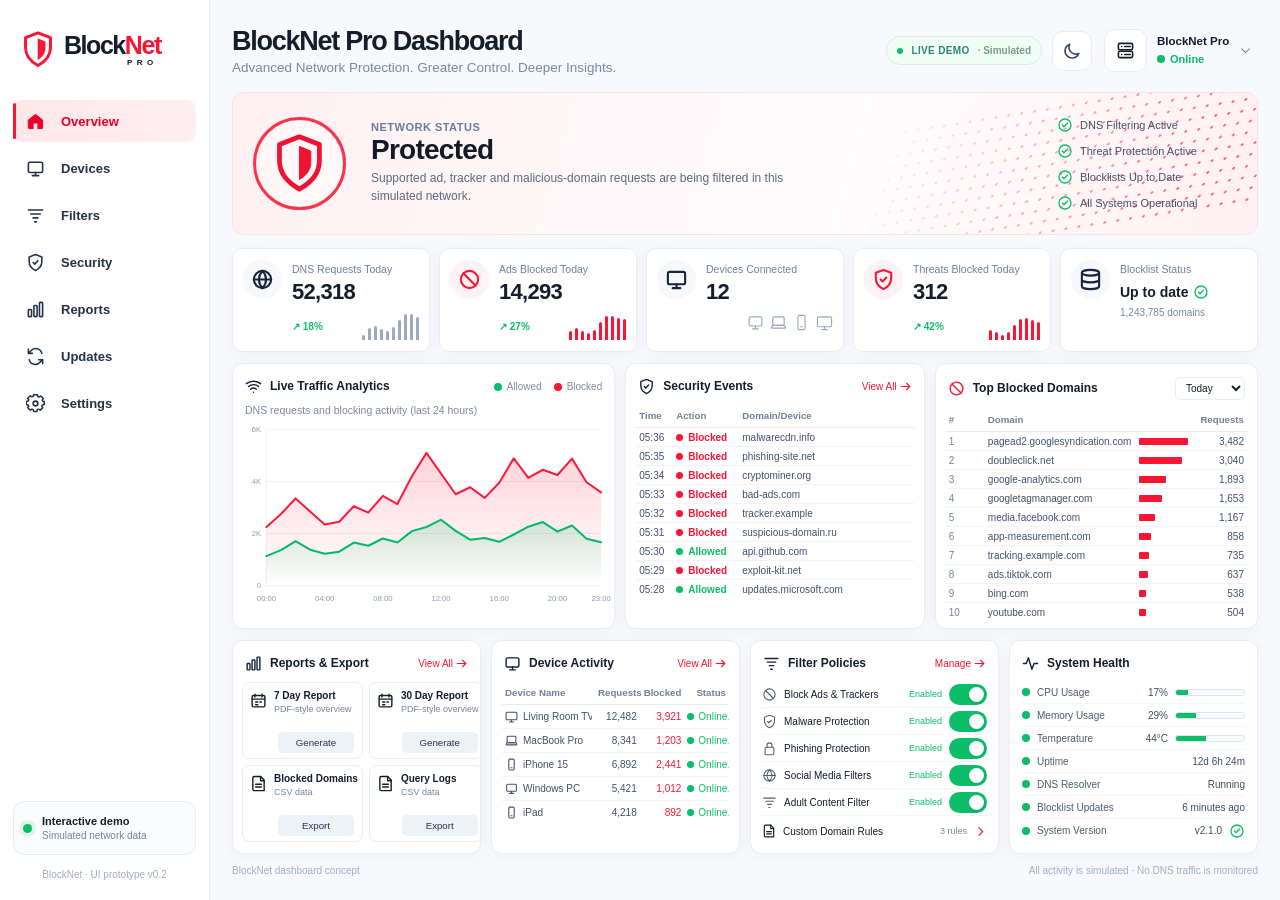
==== index.html @ eff74122 "Build complete responsive BlockNet dashboard for Mini, Lite, Home and Pro with live demo, reference " ====
<!doctype html>
<html lang="en">
<head>
  <meta charset="utf-8">
  <meta name="viewport" content="width=device-width, initial-scale=1, viewport-fit=cover">
  <meta name="theme-color" content="#ffffff">
  <meta name="description" content="BlockNet Mini, Lite, Home and Pro responsive dashboard — interactive simulated demo.">
  <title>BlockNet | Interactive Dashboard Demo</title>
  <link rel="icon" href="favicon.svg" type="image/svg+xml">
  <link rel="stylesheet" href="styles.css">
</head>
<body data-model="pro">
<svg xmlns="http://www.w3.org/2000/svg" aria-hidden="true" class="icon-defs">
  <symbol id="i-home" viewBox="0 0 24 24"><path d="m3 10 9-7 9 7v10a1 1 0 0 1-1 1h-5v-7H9v7H4a1 1 0 0 1-1-1z"/></symbol>
  <symbol id="i-monitor" viewBox="0 0 24 24"><rect x="3" y="4" width="18" height="13" rx="2"/><path d="M8 21h8m-4-4v4"/></symbol>
  <symbol id="i-laptop" viewBox="0 0 24 24"><rect x="4" y="4" width="16" height="12" rx="1.5"/><path d="m2 19 2-3h16l2 3a1 1 0 0 1-1 1H3a1 1 0 0 1-1-1Z"/></symbol>
  <symbol id="i-phone" viewBox="0 0 24 24"><rect x="7" y="2" width="10" height="20" rx="2"/><path d="M11 18h2"/></symbol>
  <symbol id="i-tv" viewBox="0 0 24 24"><rect x="2" y="4" width="20" height="14" rx="2"/><path d="M8 22h8m-4-4v4"/></symbol>
  <symbol id="i-filter" viewBox="0 0 24 24"><path d="M3 5h18M6 10h12m-9 5h6m-4 5h2"/></symbol>
  <symbol id="i-shield" viewBox="0 0 24 24"><path d="m12 2 8 3v6c0 5.1-3 8.7-8 11-5-2.3-8-5.9-8-11V5z"/><path d="m9 12 2 2 4-4"/></symbol>
  <symbol id="i-shield-half" viewBox="0 0 64 64"><path d="M32 4 53 12v17c0 14-8.6 23.2-21 30C19.6 52.2 11 43 11 29V12z" fill="none" stroke="currentColor" stroke-width="5" stroke-linejoin="round"/><path d="M32 14 44 19v11c0 8.6-4.5 14.4-12 19V14Z" fill="currentColor"/></symbol>
  <symbol id="i-chart" viewBox="0 0 24 24"><rect x="3" y="12" width="4" height="9" rx="1"/><rect x="10" y="7" width="4" height="14" rx="1"/><rect x="17" y="3" width="4" height="18" rx="1"/></symbol>
  <symbol id="i-refresh" viewBox="0 0 24 24"><path d="M20 8a8 8 0 0 0-14-3L3 8m0-5v5h5M4 16a8 8 0 0 0 14 3l3-3m0 5v-5h-5"/></symbol>
  <symbol id="i-settings" viewBox="0 0 24 24"><path d="M9.7 2h4.6l.6 2.4 1.6.7 2.1-1.3 3.2 3.2-1.3 2.1.7 1.6L23 11v4l-2.4.6-.7 1.6 1.3 2.1-3.2 3.2-2.1-1.3-1.6.7-.6 2.4H9.7l-.6-2.4-1.6-.7-2.1 1.3-3.2-3.2 1.3-2.1-.7-1.6L.4 15v-4l2.4-.6.7-1.6-1.3-2.1 3.2-3.2 2.1 1.3 1.6-.7z" transform="translate(0 -1) scale(1 .95)"/><circle cx="12" cy="12" r="3"/></symbol>
  <symbol id="i-globe" viewBox="0 0 24 24"><circle cx="12" cy="12" r="9"/><path d="M3 12h18M12 3c-5 5.5-5 12.5 0 18m0-18c5 5.5 5 12.5 0 18"/></symbol>
  <symbol id="i-ban" viewBox="0 0 24 24"><circle cx="12" cy="12" r="9"/><path d="m5.6 5.6 12.8 12.8"/></symbol>
  <symbol id="i-check" viewBox="0 0 24 24"><path d="m5 12 4 4L19 6"/></symbol>
  <symbol id="i-check-circle" viewBox="0 0 24 24"><circle cx="12" cy="12" r="9"/><path d="m8 12 2.5 2.5L16 9"/></symbol>
  <symbol id="i-database" viewBox="0 0 24 24"><ellipse cx="12" cy="5" rx="9" ry="3"/><path d="M3 5v14c0 1.7 4 3 9 3s9-1.3 9-3V5M3 12c0 1.7 4 3 9 3s9-1.3 9-3"/></symbol>
  <symbol id="i-wifi" viewBox="0 0 24 24"><path d="M2 8a16 16 0 0 1 20 0M5 12a11 11 0 0 1 14 0m-11 4a6 6 0 0 1 8 0"/><circle cx="12" cy="20" r="1" fill="currentColor" stroke="none"/></symbol>
  <symbol id="i-file" viewBox="0 0 24 24"><path d="M6 2h9l5 5v15H6a2 2 0 0 1-2-2V4a2 2 0 0 1 2-2Z"/><path d="M15 2v6h5M8 13h8m-8 4h8"/></symbol>
  <symbol id="i-calendar" viewBox="0 0 24 24"><rect x="3" y="5" width="18" height="16" rx="2"/><path d="M7 3v4m10-4v4M3 10h18M8 14h3m3 0h2m-8 4h3"/></symbol>
  <symbol id="i-download" viewBox="0 0 24 24"><path d="M12 3v12m-5-5 5 5 5-5M4 17v4h16v-4"/></symbol>
  <symbol id="i-chevron" viewBox="0 0 24 24"><path d="m9 5 7 7-7 7"/></symbol>
  <symbol id="i-arrow" viewBox="0 0 24 24"><path d="M4 12h16m-6-6 6 6-6 6"/></symbol>
  <symbol id="i-activity" viewBox="0 0 24 24"><path d="M2 12h4l3-8 5 16 3-8h5"/></symbol>
  <symbol id="i-lock" viewBox="0 0 24 24"><rect x="5" y="10" width="14" height="12" rx="2"/><path d="M8 10V7a4 4 0 1 1 8 0v3"/></symbol>
  <symbol id="i-bug" viewBox="0 0 24 24"><path d="M8 9a4 4 0 0 1 8 0v8a4 4 0 0 1-8 0zM9 5l-2-2m8 2 2-2M3 10h5m8 0h5M3 16h5m8 0h5M6 21l3-3m9 3-3-3"/></symbol>
  <symbol id="i-clock" viewBox="0 0 24 24"><circle cx="12" cy="12" r="9"/><path d="M12 7v5l4 2"/></symbol>
  <symbol id="i-server" viewBox="0 0 24 24"><rect x="3" y="3" width="18" height="8" rx="2"/><rect x="3" y="13" width="18" height="8" rx="2"/><path d="M7 7h.01M7 17h.01M11 7h7m-7 10h7"/></symbol>
  <symbol id="i-search" viewBox="0 0 24 24"><circle cx="10.5" cy="10.5" r="7.5"/><path d="m16 16 5 5"/></symbol>
  <symbol id="i-plus" viewBox="0 0 24 24"><path d="M12 4v16M4 12h16"/></symbol>
  <symbol id="i-x" viewBox="0 0 24 24"><path d="M5 5 19 19M19 5 5 19"/></symbol>
  <symbol id="i-moon" viewBox="0 0 24 24"><path d="M20 15.6A8.7 8.7 0 0 1 8.4 4 9 9 0 1 0 20 15.6Z"/></symbol>
  <symbol id="i-sun" viewBox="0 0 24 24"><circle cx="12" cy="12" r="4"/><path d="M12 2v2m0 16v2M4.9 4.9l1.4 1.4m11.4 11.4 1.4 1.4M2 12h2m16 0h2M4.9 19.1l1.4-1.4M17.7 6.3l1.4-1.4"/></symbol>
  <symbol id="i-pause" viewBox="0 0 24 24"><rect x="6" y="4" width="4" height="16" rx="1"/><rect x="14" y="4" width="4" height="16" rx="1"/></symbol>
  <symbol id="i-play" viewBox="0 0 24 24"><path d="m7 4 13 8-13 8z"/></symbol>
  <symbol id="i-more" viewBox="0 0 24 24"><circle cx="5" cy="12" r="1.8"/><circle cx="12" cy="12" r="1.8"/><circle cx="19" cy="12" r="1.8"/></symbol>
  <symbol id="i-info" viewBox="0 0 24 24"><circle cx="12" cy="12" r="9"/><path d="M12 11v6m0-10v.2"/></symbol>
  <symbol id="i-bars" viewBox="0 0 24 24"><path d="M4 20v-8m5 8V6m5 14v-12m5 12V3"/></symbol>
  <symbol id="i-user" viewBox="0 0 24 24"><circle cx="12" cy="8" r="4"/><path d="M4 21c1-5 4-7 8-7s7 2 8 7"/></symbol>
  <symbol id="i-alert" viewBox="0 0 24 24"><path d="m12 3 10 18H2zM12 9v5m0 4v.1"/></symbol>
</svg>

<div class="app-shell" id="app-shell">
  <aside class="sidebar" aria-label="Main navigation">
    <div class="brand sidebar-brand">
      <svg class="brand-shield" viewBox="0 0 64 64" aria-hidden="true"><use href="#i-shield-half"></use></svg>
      <div class="brand-wordmark"><span>Block<span class="brand-red">Net</span></span><small data-model-wordmark>PRO</small></div>
    </div>
    <nav class="sidebar-nav" id="sidebar-nav">
      <button class="nav-btn active" data-page="overview"><svg class="ico fill-ico"><use href="#i-home"/></svg><span>Overview</span></button>
      <button class="nav-btn" data-page="devices"><svg class="ico"><use href="#i-monitor"/></svg><span>Devices</span></button>
      <button class="nav-btn" data-page="filters"><svg class="ico"><use href="#i-filter"/></svg><span>Filters</span></button>
      <button class="nav-btn" data-page="security"><svg class="ico"><use href="#i-shield"/></svg><span>Security</span></button>
      <button class="nav-btn" data-page="reports"><svg class="ico"><use href="#i-chart"/></svg><span>Reports</span></button>
      <button class="nav-btn" data-page="updates"><svg class="ico"><use href="#i-refresh"/></svg><span>Updates</span></button>
      <button class="nav-btn" data-page="settings"><svg class="ico"><use href="#i-settings"/></svg><span>Settings</span></button>
    </nav>
    <div class="sidebar-bottom">
      <div class="demo-note"><span class="demo-pulse"></span><div><strong>Interactive demo</strong><small>Simulated network data</small></div></div>
      <div class="version">BlockNet · UI prototype v0.2</div>
    </div>
  </aside>

  <main class="main-content">
    <header class="mobile-header">
      <div class="brand"><svg class="brand-shield" viewBox="0 0 64 64" aria-hidden="true"><use href="#i-shield-half"/></svg><div class="brand-wordmark"><span>Block<span class="brand-red">Net</span></span><small data-model-wordmark>PRO</small></div></div>
      <span class="mobile-demo-label"><span class="demo-pulse"></span> DEMO DATA</span><button class="icon-button" aria-label="Open settings" data-page="settings"><svg class="ico"><use href="#i-settings"/></svg></button>
    </header>
    <div class="content-header">
      <div class="header-title"><h1 id="page-title">BlockNet Pro Dashboard</h1><p id="page-subtitle">Advanced Network Protection. Greater Control. Deeper Insights.</p></div>
      <div class="header-actions">
        <span class="live-demo-pill"><span class="demo-pulse"></span> LIVE DEMO <span class="demo-pill-muted">· Simulated</span></span>
        <button class="icon-button theme-toggle" id="theme-toggle" aria-label="Toggle dark mode" title="Toggle dark mode"><svg class="ico"><use href="#i-moon"/></svg></button>
        <div class="device-menu-wrap"><button class="device-menu-trigger" id="device-menu-trigger" aria-haspopup="true" aria-expanded="false"><span class="device-tile"><svg class="ico"><use href="#i-server"/></svg></span><span class="device-title">BlockNet Pro<small><span class="status-dot" id="top-status-dot"></span><span id="top-device-status">Online</span></small></span><svg class="ico chevron-down"><use href="#i-chevron"/></svg></button>
          <div class="device-dropdown" id="device-dropdown" hidden><div class="dropdown-heading">Demo appliance</div><p id="dropdown-device-label">BlockNet Pro · 192.168.1.2</p><button id="connection-btn"><svg class="ico"><use href="#i-refresh"/></svg><span>Simulate offline status</span></button><button data-page="settings"><svg class="ico"><use href="#i-settings"/></svg><span>Demo settings</span></button></div>
        </div>
      </div>
    </div>

    <section class="page-section active" id="page-overview" aria-label="Overview">
      <div class="hero-panel">
        <div class="hero-mark"><svg viewBox="0 0 64 64" aria-hidden="true"><use href="#i-shield-half"/></svg></div>
        <div class="hero-copy"><span class="eyebrow">NETWORK STATUS</span><h2 id="hero-status">Protected</h2><p id="hero-description">Your network is secure and running optimally. Ads, trackers, malware and malicious domains are being filtered.</p></div>
        <div class="hero-dots" aria-hidden="true"></div>
        <div class="hero-checklist"><span><svg class="ico"><use href="#i-check-circle"/></svg>DNS Filtering Active</span><span><svg class="ico"><use href="#i-check-circle"/></svg>Threat Protection Active</span><span><svg class="ico"><use href="#i-check-circle"/></svg>Blocklists Up to Date</span><span><svg class="ico"><use href="#i-check-circle"/></svg>All Systems Operational</span></div>
      </div>

      <div class="metrics-grid">
        <div class="metric-card"><div class="metric-icon"><svg class="ico"><use href="#i-globe"/></svg></div><div class="metric-main"><p>DNS Requests <span class="desktop-word">Today</span></p><strong id="metric-queries" class="number">52,318</strong><span class="change positive">↗ 18% <span class="bars neutral-bars" id="dns-spark"></span></span></div></div>
        <div class="metric-card"><div class="metric-icon red"><svg class="ico"><use href="#i-ban"/></svg></div><div class="metric-main"><p>Ads Blocked <span class="desktop-word">Today</span></p><strong id="metric-blocked" class="number">14,293</strong><span class="change positive">↗ 27% <span class="bars red-bars" id="block-spark"></span></span></div></div>
        <div class="metric-card"><div class="metric-icon"><svg class="ico"><use href="#i-monitor"/></svg></div><div class="metric-main"><p>Devices <span class="desktop-word">Connected</span></p><strong id="metric-devices" class="number">12</strong><span class="metric-mini-icons"><svg class="ico"><use href="#i-monitor"/></svg><svg class="ico"><use href="#i-laptop"/></svg><svg class="ico"><use href="#i-phone"/></svg><svg class="ico"><use href="#i-tv"/></svg></span></div></div>
        <div class="metric-card extended-metric"><div class="metric-icon red"><svg class="ico"><use href="#i-shield"/></svg></div><div class="metric-main"><p>Threats Blocked <span class="desktop-word">Today</span></p><strong id="metric-threats" class="number">312</strong><span class="change positive">↗ 42% <span class="bars red-bars" id="threat-spark"></span></span></div></div>
        <div class="metric-card extended-metric"><div class="metric-icon"><svg class="ico"><use href="#i-database"/></svg></div><div class="metric-main"><p>Blocklist Status</p><strong class="status-value">Up to date <svg class="ico green-check"><use href="#i-check-circle"/></svg></strong><small id="blocklist-domain-count">1,243,785 domains</small></div></div>
      </div>

      <div class="mobile-shortcuts" aria-label="Quick actions">
        <button class="shortcut-row" data-page="devices"><span class="shortcut-icon"><svg class="ico"><use href="#i-laptop"/></svg></span><span><strong>Devices</strong><small>View and manage all connected devices</small></span><svg class="ico shortcut-chevron"><use href="#i-chevron"/></svg></button>
        <button class="shortcut-row" data-page="filters"><span class="shortcut-icon"><svg class="ico"><use href="#i-filter"/></svg></span><span><strong>Filters</strong><small>Manage blocking categories and rules</small></span><svg class="ico shortcut-chevron"><use href="#i-chevron"/></svg></button>
        <button class="shortcut-row" data-page="security"><span class="shortcut-icon"><svg class="ico"><use href="#i-shield"/></svg></span><span><strong>Security & Threats</strong><small>Review the latest protection events</small></span><svg class="ico shortcut-chevron"><use href="#i-chevron"/></svg></button>
        <button class="shortcut-row" data-page="updates"><span class="shortcut-icon"><svg class="ico"><use href="#i-database"/></svg></span><span><strong>Blocklist Status</strong><small>View lists and update status</small></span><span class="up-to-date">Up to date <svg class="ico"><use href="#i-check-circle"/></svg></span><svg class="ico shortcut-chevron"><use href="#i-chevron"/></svg></button>
        <button class="shortcut-row" data-page="settings"><span class="shortcut-icon"><svg class="ico"><use href="#i-settings"/></svg></span><span><strong>Settings</strong><small>Dashboard preferences and demo controls</small></span><svg class="ico shortcut-chevron"><use href="#i-chevron"/></svg></button>
      </div>


      <div class="basic-overview" id="basic-overview" aria-label="Simple dashboard panels">
        <article class="panel basic-panel"><div class="panel-heading"><h3><svg class="ico"><use href="#i-wifi"/></svg> <span id="basic-network-title">Wi-Fi Network</span></h3><span class="online-status"><i class="dot green"></i><span id="basic-connection-status">Connected</span></span></div><div class="basic-details"><div><span>Network Name</span><strong id="basic-network-name">HomeWiFi</strong></div><div><span>IP Address (BlockNet)</span><strong id="basic-network-ip">192.168.1.2</strong></div><div><span>Connected Devices</span><strong id="basic-network-devices">5</strong></div><div><span>Firmware Version</span><strong id="basic-network-firmware">v1.0.3</strong></div></div><button class="text-link basic-bottom-action" data-page="devices">View network devices <svg class="ico"><use href="#i-arrow"/></svg></button></article>
        <article class="panel basic-panel"><div class="panel-heading"><h3><svg class="ico red-ink"><use href="#i-ban"/></svg> Recent Blocked Domains</h3><button class="text-link" data-page="filters">View rules <svg class="ico"><use href="#i-arrow"/></svg></button></div><div class="basic-domain-list" id="basic-domains"></div></article>
        <article class="panel basic-panel"><div class="panel-heading"><h3><svg class="ico"><use href="#i-file"/></svg> Recent Activity</h3><button class="text-link" data-page="devices">View network <svg class="ico"><use href="#i-arrow"/></svg></button></div><div class="basic-event-list" id="basic-events"></div></article>
        <article class="panel basic-panel"><div class="panel-heading"><h3><svg class="ico"><use href="#i-refresh"/></svg> Blocklist Updates</h3><span class="online-status"><i class="dot green"></i>Up to date</span></div><div class="basic-details"><div><span>Current Version</span><strong id="basic-blocklist-version">2026.11.17</strong></div><div><span>Last Updated</span><strong id="basic-last-update">Just now</strong></div><div><span>Domains in Blocklist</span><strong id="basic-blocklist-count">1,243,785</strong></div><div><span>Status</span><strong class="basic-success">Successfully updated</strong></div></div><button class="secondary-button basic-update-button" id="basic-check-updates"><svg class="ico"><use href="#i-refresh"/></svg>Check for updates</button></article>
      </div>
      <div class="dashboard-triple">
        <article class="panel traffic-panel"><div class="panel-heading"><h3><svg class="ico"><use href="#i-wifi"/></svg> Live Traffic Analytics</h3><div class="chart-legend"><span><i class="dot green"></i>Allowed</span><span><i class="dot red"></i>Blocked</span></div></div><p class="panel-caption">DNS requests and blocking activity (last 24 hours)</p><div class="chart-container"><svg id="traffic-chart" role="img" aria-label="Simulated DNS traffic area chart" viewBox="0 0 480 236" preserveAspectRatio="none"></svg></div></article>
        <article class="panel"><div class="panel-heading"><h3><svg class="ico"><use href="#i-shield"/></svg> Security Events</h3><button class="text-link" data-page="security">View All <svg class="ico"><use href="#i-arrow"/></svg></button></div><div class="table-wrap"><table class="compact-table event-table"><thead><tr><th>Time</th><th>Action</th><th>Domain/Device</th></tr></thead><tbody id="overview-events"></tbody></table></div></article>
        <article class="panel"><div class="panel-heading"><h3><svg class="ico red-ink"><use href="#i-ban"/></svg> Top Blocked Domains</h3><select id="domain-timeframe" aria-label="Top blocked domains period"><option value="today">Today</option><option value="week">7 days</option><option value="month">30 days</option></select></div><div class="table-wrap"><table class="compact-table domain-table"><thead><tr><th>#</th><th>Domain</th><th colspan="2" class="align-right">Requests</th></tr></thead><tbody id="overview-domains"></tbody></table></div></article>
      </div>
      <div class="dashboard-bottom">
        <article class="panel reports-panel"><div class="panel-heading"><h3><svg class="ico"><use href="#i-chart"/></svg> Reports & Export</h3><button class="text-link" data-page="reports">View All <svg class="ico"><use href="#i-arrow"/></svg></button></div><div class="report-tiles"><div class="report-tile"><svg class="ico"><use href="#i-calendar"/></svg><strong>7 Day Report</strong><small>PDF-style overview</small><button class="small-button" data-export="7day">Generate</button></div><div class="report-tile"><svg class="ico"><use href="#i-calendar"/></svg><strong>30 Day Report</strong><small>PDF-style overview</small><button class="small-button" data-export="30day">Generate</button></div><div class="report-tile"><svg class="ico"><use href="#i-file"/></svg><strong>Blocked Domains</strong><small>CSV data</small><button class="small-button" data-export="domains">Export</button></div><div class="report-tile"><svg class="ico"><use href="#i-file"/></svg><strong>Query Logs</strong><small>CSV data</small><button class="small-button" data-export="queries">Export</button></div></div></article>
        <article class="panel"><div class="panel-heading"><h3><svg class="ico"><use href="#i-monitor"/></svg> Device Activity</h3><button class="text-link" data-page="devices">View All <svg class="ico"><use href="#i-arrow"/></svg></button></div><div class="table-wrap"><table class="compact-table devices-compact"><thead><tr><th>Device Name</th><th>Requests</th><th>Blocked</th><th>Status</th></tr></thead><tbody id="overview-devices"></tbody></table></div></article>
        <article class="panel"><div class="panel-heading"><h3><svg class="ico"><use href="#i-filter"/></svg> Filter Policies</h3><button class="text-link" data-page="filters">Manage <svg class="ico"><use href="#i-arrow"/></svg></button></div><div id="overview-filters" class="overview-filter-list"></div><button class="custom-rule-link" data-page="filters"><svg class="ico"><use href="#i-file"/></svg>Custom Domain Rules <span id="custom-rule-count">3 rules</span><svg class="ico"><use href="#i-chevron"/></svg></button></article>
        <article class="panel"><div class="panel-heading"><h3><svg class="ico"><use href="#i-activity"/></svg> System Health</h3></div><div class="health-list" id="overview-health"></div></article>
      </div>
    </section>

    <section class="page-section" id="page-devices" aria-label="Devices"><div class="section-intro"><div><h2>Connected Devices</h2><p>Explore the devices using the demo DNS service.</p></div><span class="soft-tag"><span class="dot green"></span><span id="devices-active-label">12 online</span></span></div><div class="panel section-panel"><div class="list-toolbar"><label class="search-field"><svg class="ico"><use href="#i-search"/></svg><input type="search" id="device-search" placeholder="Search devices by name or IP" aria-label="Search devices"></label><span class="toolbar-hint">Select a device for details</span></div><div class="device-list" id="device-list"></div></div><div class="panel detail-panel" id="device-detail-panel"><div class="empty-detail"><svg class="ico"><use href="#i-monitor"/></svg><p>Select a device above to see its demo activity.</p></div></div></section>

    <section class="page-section" id="page-filters" aria-label="Filters"><div class="section-intro"><div><h2>Filters & Blocking</h2><p>Manage the categories your simulated network blocks.</p></div><span class="soft-tag">Changes affect demo events</span></div><div class="filter-layout"><div class="panel section-panel"><div class="section-panel-heading"><h3>Protection categories</h3><p>Enable or disable each filtering category.</p></div><div id="full-filter-list" class="full-filter-list"></div></div><div class="panel section-panel"><div class="section-panel-heading"><h3>Custom Domain Rules</h3><p>Try adding allowlists or blocklists. Demo only.</p></div><form id="add-domain-form" class="domain-form"><label>Domain name<input type="text" name="domain" placeholder="example.com" autocomplete="off" required></label><label>Rule<select name="rule"><option value="block">Block</option><option value="allow">Allow</option></select></label><button type="submit" class="primary-button"><svg class="ico"><use href="#i-plus"/></svg>Add rule</button></form><div id="custom-domains-list" class="custom-domains-list"></div></div></div></section>

    <section class="page-section" id="page-security" aria-label="Security"><div class="section-intro"><div><h2>Security Events</h2><p>A live, simulated stream of allowed and blocked DNS lookups.</p></div><span class="soft-tag"><span class="dot red"></span><span id="security-event-count">312 threats blocked today</span></span></div><div class="security-grid"><div class="panel section-panel"><div class="security-summary"><div class="security-summary-icon"><svg class="ico"><use href="#i-shield"/></svg></div><div><span>Protection status</span><strong id="security-state-label">Protected</strong><p>Domain-level filtering demo is running</p></div></div><div class="security-mini-grid"><div><span>Threats blocked</span><strong id="security-threat-value">312</strong></div><div><span>Blocking ratio</span><strong id="security-ratio-value">27.3%</strong></div></div></div><div class="panel section-panel"><div class="section-panel-heading"><h3>Recent activity</h3><p>Events appear automatically while the simulation is active.</p></div><div id="security-full-events" class="security-full-events"></div></div></div></section>

    <section class="page-section" id="page-reports" aria-label="Reports"><div class="section-intro"><div><h2>Reports & Analytics</h2><p>View activity and download sample reports from your live demo.</p></div><span class="soft-tag">Demo exports only</span></div><div class="report-grid"><article class="panel report-big"><div class="report-icon"><svg class="ico"><use href="#i-chart"/></svg></div><h3>7-day traffic report</h3><p>A sample summary of requests, blocks and estimated protection over the last week.</p><button class="primary-button" data-export="7day"><svg class="ico"><use href="#i-download"/></svg>Generate report</button></article><article class="panel report-big"><div class="report-icon"><svg class="ico"><use href="#i-calendar"/></svg></div><h3>30-day traffic report</h3><p>A longer view of simulated network activity, including top domains.</p><button class="primary-button" data-export="30day"><svg class="ico"><use href="#i-download"/></svg>Generate report</button></article><article class="panel report-big"><div class="report-icon"><svg class="ico"><use href="#i-ban"/></svg></div><h3>Blocked domain list</h3><p>Export all top blocked domains and their simulated request totals.</p><button class="secondary-button" data-export="domains"><svg class="ico"><use href="#i-download"/></svg>Download CSV</button></article><article class="panel report-big"><div class="report-icon"><svg class="ico"><use href="#i-file"/></svg></div><h3>DNS query log</h3><p>Download the recent simulated domain request log as a CSV file.</p><button class="secondary-button" data-export="queries"><svg class="ico"><use href="#i-download"/></svg>Download CSV</button></article></div><div class="panel section-panel report-insight"><div class="section-panel-heading"><h3>Traffic distribution</h3><p>Calculated from the current demonstration totals.</p></div><div class="ratio-bar"><span id="ratio-allowed-bar"></span><span id="ratio-blocked-bar"></span></div><div class="ratio-labels"><span><i class="dot green"></i>Allowed: <strong id="report-allowed">38,025</strong></span><span><i class="dot red"></i>Blocked: <strong id="report-blocked">14,293</strong></span></div></div></section>

    <section class="page-section" id="page-updates" aria-label="Updates"><div class="section-intro"><div><h2>Blocklists & Updates</h2><p>See the demo system and blocklist update status.</p></div><span class="soft-tag success"><svg class="ico"><use href="#i-check-circle"/></svg>Up to date</span></div><div class="update-grid"><div class="panel section-panel"><div class="update-headline"><span class="update-icon"><svg class="ico"><use href="#i-database"/></svg></span><div><span>Blocklist database</span><strong>All lists are up to date</strong><small id="update-list-count">1,243,785 active domains</small></div><svg class="ico green-check"><use href="#i-check-circle"/></svg></div><div class="update-details"><div><span>Last update check</span><strong id="update-check-time">Just now</strong></div><div><span>Filter lists</span><strong id="active-lists-label">8 active lists</strong></div><div><span>Next automatic check</span><strong>In 6 hours</strong></div></div><button class="primary-button" id="check-updates"><svg class="ico"><use href="#i-refresh"/></svg>Check for updates</button></div><div class="panel section-panel"><div class="update-headline"><span class="update-icon"><svg class="ico"><use href="#i-server"/></svg></span><div><span>BlockNet <span data-model-name>Pro</span> software</span><strong id="firmware-version">Version 2.1.0</strong><small>Sample appliance firmware</small></div><svg class="ico green-check"><use href="#i-check-circle"/></svg></div><div class="update-details"><div><span>DNS resolver</span><strong>Running</strong></div><div><span>Update channel</span><strong>Stable</strong></div><div><span>Automatic updates</span><strong id="automatic-updates">Enabled</strong></div></div><button class="secondary-button" id="check-software"><svg class="ico"><use href="#i-refresh"/></svg>Check software</button></div></div></section>

    <section class="page-section" id="page-settings" aria-label="Settings"><div class="section-intro"><div><h2>Settings</h2><p>Personalise the dashboard and control the demonstration.</p></div><span class="soft-tag">Local prototype</span></div><div class="settings-layout"><div class="panel section-panel"><div class="section-panel-heading"><h3>Appearance</h3><p>Your display preferences are saved in this browser.</p></div><label class="setting-row"><span class="setting-label"><svg class="ico"><use href="#i-moon"/></svg><span><strong>Dark theme</strong><small>Switch to the dark dashboard style</small></span></span><input type="checkbox" class="toggle-input" id="dark-theme-setting"><span class="toggle-ui"></span></label><label class="setting-row"><span class="setting-label"><svg class="ico"><use href="#i-activity"/></svg><span><strong>Animated data</strong><small>Update stats, chart and events automatically</small></span></span><input type="checkbox" class="toggle-input" id="live-data-setting" checked><span class="toggle-ui"></span></label></div><div class="panel section-panel"><div class="section-panel-heading"><h3>Demo controls</h3><p>Preview the dashboard for each BlockNet product. All figures are simulated.</p></div>
      <div class="demo-model-picker"><label for="model-selector">BlockNet model</label><select id="model-selector" aria-label="Select BlockNet model"><option value="mini">BlockNet Mini</option><option value="lite">BlockNet Lite</option><option value="home">BlockNet Home</option><option value="pro" selected>BlockNet Pro</option></select><p>Switching models updates the navigation, dashboard features, branding and demo activity. Mini and Lite use browser dashboards only; a companion app is planned for Home and Pro.</p></div>
      <div class="demo-actions"><button class="secondary-button" id="settings-offline"><svg class="ico"><use href="#i-server"/></svg><span>Simulate offline</span></button><button class="secondary-button" id="reset-demo"><svg class="ico"><use href="#i-refresh"/></svg>Reset demo data</button></div><div class="demo-information"><svg class="ico"><use href="#i-info"/></svg><span>All numbers, domains, device names, logs and health readings are generated locally in your browser. This website does not connect to Pi-hole or manage your router.</span></div></div><div class="panel section-panel about-panel"><div class="section-panel-heading"><h3>About BlockNet <span data-model-name>Pro</span></h3><p>Responsive dashboard proof of concept.</p></div><div class="about-line"><span>Model</span><strong>BlockNet <span data-model-name>Pro</span></strong></div><div class="about-line"><span>Backend</span><strong id="about-backend">Simulated Pi-hole data</strong></div><div class="about-line"><span>Interface</span><strong>Web demo v0.2</strong></div><div class="about-line"><span>Connection</span><strong>Local demo / no hardware</strong></div></div></div></section>

    <section class="page-section" id="page-more" aria-label="More menu"><div class="section-intro"><div><h2>More</h2><p>Additional dashboard tools and settings.</p></div></div><div class="mobile-shortcuts more-shortcuts always-visible"><button class="shortcut-row" data-page="security"><span class="shortcut-icon"><svg class="ico"><use href="#i-shield"/></svg></span><span><strong>Security</strong><small>Review threats and recent DNS events</small></span><svg class="ico shortcut-chevron"><use href="#i-chevron"/></svg></button><button class="shortcut-row" data-page="reports"><span class="shortcut-icon"><svg class="ico"><use href="#i-chart"/></svg></span><span><strong>Reports & Analytics</strong><small>Download demo reports</small></span><svg class="ico shortcut-chevron"><use href="#i-chevron"/></svg></button><button class="shortcut-row" data-page="updates"><span class="shortcut-icon"><svg class="ico"><use href="#i-refresh"/></svg></span><span><strong>Updates</strong><small>Blocklist and system version</small></span><svg class="ico shortcut-chevron"><use href="#i-chevron"/></svg></button><button class="shortcut-row" data-page="settings"><span class="shortcut-icon"><svg class="ico"><use href="#i-settings"/></svg></span><span><strong>Settings</strong><small>Theme and demo configuration</small></span><svg class="ico shortcut-chevron"><use href="#i-chevron"/></svg></button></div></section>
    <div class="main-footer"><span>BlockNet dashboard concept</span><span>All activity is simulated · No DNS traffic is monitored</span></div>
  </main>
  <nav class="bottom-nav" aria-label="Mobile navigation"><button class="bottom-nav-btn active" data-page="overview"><svg class="ico fill-ico"><use href="#i-home"/></svg><span>Home</span></button><button class="bottom-nav-btn" data-page="devices"><svg class="ico"><use href="#i-monitor"/></svg><span>Devices</span></button><button class="bottom-nav-btn" data-page="filters"><svg class="ico"><use href="#i-filter"/></svg><span>Filters</span></button><button class="bottom-nav-btn" data-page="more"><svg class="ico"><use href="#i-more"/></svg><span>More</span></button></nav>
</div>
<div id="toast" class="toast" role="status" aria-live="polite"></div>
<script src="app.js" defer></script>
</body>
</html>
---- styles.css ----
:root{font-family:Inter,-apple-system,BlinkMacSystemFont,"Segoe UI",Arial,sans-serif;color-scheme:light;--bg:#f7f9fc;--surface:#fff;--surface-alt:#fbfcfe;--text:#151d2d;--muted:#74849d;--subtle:#a0adc0;--line:#e8edf5;--soft:#f2f5f9;--accent:#fa1535;--accent-dark:#e90028;--accent-pale:#fff0f2;--green:#0cbd69;--green-pale:#e9fbf1;--blue:#536783;--shadow:0 3px 16px rgba(35,53,85,.035);--radius:13px}
*{box-sizing:border-box}html{min-width:320px}body{margin:0;background:var(--bg);color:var(--text);font-size:13px;-webkit-font-smoothing:antialiased}button,input,select{font:inherit}button{cursor:pointer}button:disabled{opacity:.55;cursor:not-allowed}button:focus-visible,input:focus-visible,select:focus-visible{outline:3px solid rgba(250,21,53,.25);outline-offset:2px}button,select{transition:background .2s,border-color .2s,color .2s,transform .15s}button:active{transform:scale(.985)}.icon-defs{position:absolute;width:0;height:0;overflow:hidden}.ico{width:19px;height:19px;flex-shrink:0;display:inline-block;vertical-align:middle;fill:none;stroke:currentColor;stroke-width:2;stroke-linecap:round;stroke-linejoin:round}.fill-ico{fill:currentColor;stroke:currentColor;stroke-width:1.2}.app-shell{display:flex;min-height:100vh;max-width:1900px;margin:auto;background:var(--bg)}.sidebar{width:210px;flex:0 0 210px;position:sticky;top:0;height:100vh;min-height:650px;border-right:1px solid var(--line);background:var(--surface);padding:30px 13px 20px;display:flex;flex-direction:column;z-index:4}.brand{display:flex;align-items:center;gap:7px;white-space:nowrap}.brand-shield{height:39px;width:38px;color:var(--accent);stroke:var(--accent);flex-shrink:0}.brand-wordmark{display:flex;flex-direction:column;align-items:flex-end;font-size:25px;font-weight:820;color:var(--text);letter-spacing:-1.45px;line-height:1}.brand-red{color:var(--accent)}.brand-wordmark small{font-size:8px;letter-spacing:4.5px;font-weight:760;color:var(--text);margin-right:3px;margin-top:1px}.sidebar-brand{padding:0 6px 31px}.sidebar-nav{display:grid;gap:5px}.nav-btn{height:42px;width:100%;border:0;background:transparent;border-radius:9px;color:#243147;display:flex;gap:16px;align-items:center;text-align:left;padding:0 13px;font-weight:570;font-size:13px;position:relative}.nav-btn .ico{width:19px;height:19px}.nav-btn:hover{background:var(--soft)}.nav-btn.active{color:var(--accent-dark);background:linear-gradient(90deg,#ffe6e9,#ffeff1)}.nav-btn.active:before{content:"";position:absolute;left:0;top:3px;bottom:3px;background:var(--accent);width:3px;border-radius:3px}.sidebar-bottom{margin-top:auto}.demo-note{display:flex;align-items:center;gap:10px;padding:13px 9px;border:1px solid var(--line);border-radius:11px;background:var(--surface-alt)}.demo-note strong,.demo-note small{display:block}.demo-note strong{font-size:11px}.demo-note small{font-size:10px;margin-top:3px;color:var(--muted)}.demo-pulse{width:9px;height:9px;border-radius:50%;background:var(--green);box-shadow:0 0 0 4px rgba(10,190,102,.12);animation:pulse 2.5s infinite;display:inline-block;flex-shrink:0}@keyframes pulse{50%{box-shadow:0 0 0 7px rgba(10,190,102,0)}}.version{font-size:10px;color:var(--subtle);text-align:center;margin-top:14px}.main-content{min-width:0;flex:1;padding:23px 22px 17px}.content-header{display:flex;align-items:center;justify-content:space-between;gap:18px;margin-bottom:14px;min-height:55px}.header-title{min-width:0}.header-title h1{font-size:27px;line-height:1.16;margin:0 0 3px;font-weight:800;letter-spacing:-1.25px}.header-title p{margin:0;color:#7788a3;font-size:13.5px;font-weight:470}.header-actions{display:flex;align-items:center;gap:10px;flex-shrink:0}.live-demo-pill{display:inline-flex;align-items:center;gap:8px;color:#2a8968;font-size:10px;font-weight:750;letter-spacing:.35px;border:1px solid #d5f1e4;background:#f1fdf7;padding:8px 10px;border-radius:20px}.live-demo-pill .demo-pulse{width:6px;height:6px;box-shadow:none}.demo-pill-muted{color:#7a9a8d;font-weight:550;letter-spacing:0}.icon-button{height:40px;width:40px;border:1px solid var(--line);border-radius:11px;background:var(--surface);display:grid;place-items:center;color:#394960}.icon-button:hover{border-color:#f4b5be;color:var(--accent)}.icon-button .ico{width:19px;height:19px}.device-menu-wrap{position:relative}.device-menu-trigger{display:flex;align-items:center;gap:10px;min-width:156px;justify-content:flex-start;background:transparent;border:0;color:var(--text);padding:2px}.device-tile{width:43px;height:43px;display:grid;place-items:center;border:1px solid var(--line);border-radius:11px;background:var(--surface)}.device-title{text-align:left;font-size:11.5px;font-weight:650;line-height:1.2}.device-title small{display:flex;align-items:center;gap:5px;color:var(--green);font-size:11px;font-weight:550;margin-top:4px}.status-dot,.dot{width:8px;height:8px;display:inline-block;border-radius:50%;background:var(--green);flex-shrink:0}.status-dot.offline{background:var(--accent)}.dot.green{background:var(--green)}.dot.red{background:var(--accent)}.chevron-down{width:13px;height:13px;transform:rotate(90deg);color:var(--muted)}.device-dropdown{position:absolute;top:54px;right:0;width:260px;background:var(--surface);padding:12px;border:1px solid var(--line);border-radius:12px;box-shadow:0 14px 35px rgba(20,35,60,.14);z-index:20}.device-dropdown[hidden]{display:none}.dropdown-heading{font-weight:750;margin:1px 5px 3px}.device-dropdown p{font-size:11px;color:var(--muted);margin:0 5px 12px}.device-dropdown button{border:0;background:transparent;width:100%;text-align:left;padding:10px 6px;color:var(--text);border-radius:7px;display:flex;align-items:center;gap:10px}.device-dropdown button:hover{background:var(--soft)}.device-dropdown .ico{width:16px;height:16px}.mobile-header,.bottom-nav{display:none}.page-section{display:none;animation:enter .22s ease both}.page-section.active{display:block}@keyframes enter{from{opacity:.65;transform:translateY(4px)}to{opacity:1;transform:translateY(0)}}
.hero-panel{height:143px;position:relative;display:flex;align-items:center;gap:25px;background:linear-gradient(105deg,#fff0f2 0%,#fffcfd 60%,#fff0f2 100%);border:1px solid #f8e2e6;border-radius:12px;overflow:hidden;padding:16px 20px;margin-bottom:13px}.hero-mark{z-index:1;width:93px;height:93px;flex:0 0 93px;border:3px solid #ff3249;border-radius:50%;display:grid;place-items:center;background:rgba(255,255,255,.35)}.hero-mark svg{width:70%;height:70%;color:#ef1232;stroke:#ef1232}.hero-copy{position:relative;z-index:1;flex:1;min-width:180px}.eyebrow{display:block;font-size:11px;font-weight:650;color:#697c97;letter-spacing:.5px;margin-bottom:2px}.hero-copy h2{font-size:28px;line-height:1.1;margin:0 0 3px;letter-spacing:-.75px;color:#121a27}.hero-copy p{font-size:12px;color:#586b84;line-height:1.52;max-width:440px;margin:0}.hero-dots{position:absolute;right:0;top:0;width:42%;height:100%;opacity:.72;background-image:radial-gradient(circle,#ff294a 1.2px,transparent 1.5px);background-size:12px 12px;transform:skewX(-28deg) translateX(40px) rotate(-10deg);mask-image:linear-gradient(to right,transparent,black 80%);pointer-events:none}.hero-checklist{display:grid;gap:10px;z-index:1;position:relative;margin-left:auto;min-width:180px}.hero-checklist span{display:flex;gap:7px;align-items:center;color:#43516a;font-size:11px;white-space:nowrap}.hero-checklist .ico{color:var(--green);width:16px;height:16px}.metrics-grid{display:grid;grid-template-columns:repeat(5,minmax(0,1fr));gap:9px;margin-bottom:11px}.metric-card{background:var(--surface);border:1px solid var(--line);border-radius:10px;padding:11px 10px;min-width:0;min-height:102px;display:flex;gap:10px;box-shadow:var(--shadow)}.metric-icon{width:39px;height:39px;border-radius:50%;background:#f6f8fb;display:grid;place-items:center;color:#17243d;flex:0 0 39px}.metric-icon.red{color:var(--accent);background:#fff2f4}.metric-icon .ico{width:23px;height:23px;stroke-width:2.2}.metric-main{min-width:0;flex:1}.metric-main p{margin:3px 0 5px;font-size:10.5px;color:#6f819d;white-space:normal}.metric-main .number{display:block;font-size:22px;letter-spacing:-.7px;white-space:nowrap;line-height:1.1;color:var(--text)}.change{display:flex;align-items:center;gap:8px;margin-top:8px;font-size:10px;font-weight:720}.positive{color:var(--green)}.bars{display:flex;align-items:flex-end;gap:3px;height:28px;margin-left:auto;overflow:hidden}.bars i{display:block;width:3px;background:#9aaac3;border-radius:2px 2px 0 0}.bars.red-bars i{background:var(--accent)}.metric-mini-icons{display:flex;gap:6px;align-items:center;justify-content:flex-end;margin-top:10px;color:#9aa7b9}.metric-mini-icons .ico{height:17px;width:17px;stroke-width:1.6}.metric-main .status-value{font-size:14px;display:flex;gap:5px;align-items:center;white-space:nowrap;margin-top:9px}.metric-main small{font-size:10px;color:#77869b;display:block;margin-top:7px;white-space:nowrap}.green-check{width:16px!important;height:16px!important;color:var(--green)}
.dashboard-triple,.dashboard-bottom{display:grid;gap:10px;margin-bottom:11px}.dashboard-triple{grid-template-columns:minmax(0,1.28fr) minmax(0,1fr) minmax(0,1.08fr)}.dashboard-bottom{grid-template-columns:repeat(4,minmax(0,1fr))}.panel{background:var(--surface);border:1px solid var(--line);border-radius:11px;box-shadow:var(--shadow);min-width:0}.dashboard-triple>.panel{height:266px;overflow:hidden}.dashboard-bottom>.panel{height:214px;overflow:hidden}.panel-heading{display:flex;align-items:center;justify-content:space-between;gap:8px;padding:13px 12px 8px;min-height:40px}.panel-heading h3{font-size:12px;font-weight:760;display:flex;align-items:center;gap:8px;white-space:nowrap;line-height:1.25;margin:0;min-width:0}.panel-heading h3 .ico{width:17px;height:17px;color:#15213a}.panel-heading h3 .ico.red-ink{color:var(--accent)}.text-link{font-size:10px;color:var(--accent);display:inline-flex;align-items:center;gap:2px;white-space:nowrap;background:transparent;border:0;padding:0}.text-link .ico{width:13px;height:13px}.text-link:hover{text-decoration:underline}.panel-caption{padding:0 12px;margin:0;color:#7b8aa1;font-size:10.5px}.chart-legend{display:flex;gap:12px;font-size:10px;color:#7f8da2}.chart-legend span{display:flex;align-items:center;gap:5px}.chart-container{height:199px;padding:4px 7px 9px 5px}.chart-container svg{display:block;width:100%;height:100%;overflow:visible}.chart-gridline{stroke:#e6edf5;stroke-width:1}.chart-axis-label{fill:#8c9bb1;font-size:10px}.chart-allowed-line{stroke:#00b96e;stroke-width:2.6;fill:none;stroke-linejoin:round;stroke-linecap:round}.chart-blocked-line{stroke:#fe183a;stroke-width:2.6;fill:none;stroke-linejoin:round;stroke-linecap:round}.table-wrap{padding:0 10px 9px;overflow:hidden}.compact-table{width:100%;border-collapse:collapse;font-size:10px;table-layout:fixed}.compact-table th{padding:6px 3px;color:#708099;font-size:9.7px;text-align:left;font-weight:550;border-bottom:1px solid var(--line);white-space:nowrap}.compact-table td{height:19px;padding:3px 3px;color:#405271;border-bottom:1px solid #f1f3f7;overflow:hidden;text-overflow:ellipsis;white-space:nowrap}.compact-table tbody tr:last-child td{border-bottom:0}.compact-table .align-right{text-align:right}.event-table th:first-child{width:37px}.event-table th:nth-child(2){width:66px}.event-state{display:flex;align-items:center;gap:5px;font-weight:570}.event-state .dot{width:7px;height:7px}.event-state.blocked{color:var(--accent)}.event-state.allowed{color:var(--green)}.domain-table th:first-child,.domain-table td:first-child{width:19px;color:#73859b}.domain-table th:nth-child(2){width:50%}.domain-table th:last-child{width:54px}.domain-table td:nth-child(3){width:46px}.domain-table td:nth-child(4){width:40px;text-align:right}.domain-bar{height:7px;background:var(--accent);max-width:100%;display:block;border-radius:1px}.panel-heading select{font-size:10px;padding:4px 6px;border:1px solid var(--line);background:var(--surface);border-radius:5px;color:var(--text);max-width:70px}.report-tiles{display:grid;grid-template-columns:1fr 1fr;gap:6px;padding:1px 9px 9px}.report-tile{height:77px;border:1px solid var(--line);border-radius:7px;padding:7px 4px 5px 31px;position:relative;display:flex;flex-direction:column;align-items:flex-start}.report-tile>.ico{width:17px;height:17px;position:absolute;left:7px;top:9px}.report-tile strong{font-size:10px;font-weight:660;white-space:nowrap}.report-tile small{font-size:9px;color:var(--muted);white-space:nowrap;margin-top:3px}.small-button{background:#edf2f6;border:0;border-radius:5px;height:21px;min-width:76px;font-size:9.7px;color:#27334a;margin-top:auto;align-self:center}.small-button:hover{color:var(--accent);background:#ffe8ed}.devices-compact th:first-child{width:41%}.devices-compact th:not(:first-child){text-align:right}.devices-compact td:not(:first-child){text-align:right}.devices-compact td{height:24px}.device-mini-name{display:flex;align-items:center;gap:5px;white-space:nowrap;overflow:hidden;text-overflow:ellipsis}.device-mini-name .ico{height:13px;width:13px}.red-number{color:var(--accent)!important}.online-status{display:inline-flex;gap:4px;align-items:center;color:var(--green)}.online-status .dot{width:7px;height:7px}.overview-filter-list{padding:0 11px}.filter-mini-row{display:flex;align-items:center;gap:7px;min-height:27px;font-size:10px;border-bottom:1px solid #f4f5f9}.filter-mini-row>.ico{width:15px;height:15px;stroke-width:1.7;color:#4d5d77}.filter-mini-row>span:nth-child(2){flex:1;min-width:0;overflow:hidden;text-overflow:ellipsis;white-space:nowrap}.filter-mini-row .filter-state{color:var(--green);font-size:9px;margin-left:auto}.filter-mini-row .filter-state.off{color:var(--muted)}.custom-rule-link{display:flex;gap:7px;align-items:center;padding:8px 11px;width:100%;background:none;border:0;text-align:left;color:var(--text);font-size:10px}.custom-rule-link>.ico{width:14px;height:14px}.custom-rule-link span{margin-left:auto;color:var(--muted);font-size:9px}.custom-rule-link>.ico:last-child{color:var(--accent);width:13px;height:13px}.health-list{padding:0 12px}.health-row{display:flex;align-items:center;gap:7px;height:23px;font-size:10px;color:#4d5b70;border-bottom:1px solid #f3f5f9}.health-row:last-child{border-bottom:0}.health-row>.dot{width:8px;height:8px}.health-row .health-name{flex:1;min-width:0;white-space:nowrap;overflow:hidden;text-overflow:ellipsis}.health-value{font-size:10px;white-space:nowrap;color:#3f4d64}.health-track{height:7px;width:70px;border:1px solid #dbe4ef;background:#f8fbfd;border-radius:3px;overflow:hidden;flex:0 0 70px}.health-track span{height:100%;display:block;background:var(--green);transition:width 1s}.mobile-shortcuts{display:none}.main-footer{display:flex;justify-content:space-between;gap:12px;font-size:10px;color:#a2afc1;margin-top:8px}
/* Detail sections */
.section-intro{display:flex;align-items:center;justify-content:space-between;gap:14px;margin:7px 0 18px}.section-intro h2{font-size:21px;letter-spacing:-.6px;margin:0 0 4px}.section-intro p{margin:0;color:var(--muted);font-size:12px}.soft-tag{display:inline-flex;align-items:center;gap:7px;font-size:11px;font-weight:620;color:#6c7a8e;background:var(--surface);border:1px solid var(--line);padding:8px 11px;border-radius:8px;white-space:nowrap}.soft-tag.success{color:var(--green);background:var(--green-pale);border-color:#d5f2e4}.soft-tag .ico{width:16px;height:16px}.section-panel{padding:20px;margin-bottom:15px}.section-panel-heading{margin-bottom:20px}.section-panel-heading h3{font-size:16px;letter-spacing:-.3px;margin:0 0 5px}.section-panel-heading p{margin:0;color:var(--muted);font-size:12px}.list-toolbar{display:flex;align-items:center;justify-content:space-between;gap:20px;margin-bottom:14px}.search-field{height:42px;max-width:370px;flex:1;border:1px solid var(--line);border-radius:9px;display:flex;gap:8px;align-items:center;color:var(--muted);padding:0 12px;background:var(--surface-alt)}.search-field .ico{width:17px;height:17px}.search-field input{border:0;background:transparent;outline:0;width:100%;min-width:0;color:var(--text);font-size:12px}.toolbar-hint{font-size:11px;color:var(--muted)}.device-list{display:grid;gap:7px}.device-list-item{display:flex;width:100%;align-items:center;gap:13px;background:var(--surface);border:1px solid var(--line);border-radius:10px;padding:12px 14px;text-align:left;color:var(--text)}.device-list-item:hover,.device-list-item.selected{background:var(--surface-alt);border-color:#ffb6c2}.device-list-icon{height:40px;width:40px;display:grid;place-items:center;border-radius:10px;background:var(--soft);color:#42536c;flex-shrink:0}.device-list-icon .ico{width:21px;height:21px}.device-list-name{flex:1;min-width:0}.device-list-name strong,.device-list-name small{display:block}.device-list-name strong{font-size:13px}.device-list-name small{font-size:11px;color:var(--muted);margin-top:4px}.device-list-numbers{display:flex;gap:35px;margin-right:20px}.device-list-numbers span{display:block;min-width:70px}.device-list-numbers strong,.device-list-numbers small{display:block}.device-list-numbers strong{font-size:14px}.device-list-numbers small{font-size:10px;color:var(--muted);margin-top:3px}.device-list-item>.ico{width:14px;color:var(--subtle)}.detail-panel{padding:22px}.empty-detail{display:flex;align-items:center;justify-content:center;gap:9px;color:var(--muted)}.empty-detail .ico{width:23px;height:23px}.device-detail-head{display:flex;justify-content:space-between;align-items:center;gap:12px}.device-detail-head h3{margin:0 0 5px;font-size:16px}.device-detail-head p{margin:0;color:var(--muted);font-size:12px}.detail-stats{display:grid;grid-template-columns:repeat(3,minmax(0,1fr));gap:10px;margin-top:20px}.detail-stat{border:1px solid var(--line);padding:15px;border-radius:10px}.detail-stat span,.detail-stat strong{display:block}.detail-stat span{font-size:11px;color:var(--muted)}.detail-stat strong{font-size:20px;margin-top:6px}.primary-button,.secondary-button{min-height:37px;border-radius:8px;display:inline-flex;align-items:center;justify-content:center;gap:8px;font-size:12px;font-weight:650;padding:9px 14px}.primary-button{background:var(--accent);border:1px solid var(--accent);color:#fff}.primary-button:hover{background:#e90028}.secondary-button{background:var(--surface);border:1px solid #d9e1ec;color:var(--text)}.secondary-button:hover{border-color:#f6a4b3;background:var(--accent-pale)}.primary-button .ico,.secondary-button .ico{width:16px;height:16px}.filter-layout{display:grid;grid-template-columns:1.03fr 1fr;gap:15px}.full-filter-list{display:grid;gap:10px}.full-filter-row{display:flex;align-items:center;gap:12px;padding:12px 0;border-bottom:1px solid var(--line)}.full-filter-row:last-child{border-bottom:0}.full-filter-icon{width:38px;height:38px;background:var(--soft);border-radius:10px;display:grid;place-items:center;color:var(--blue)}.full-filter-icon .ico{width:20px;height:20px}.full-filter-copy{flex:1}.full-filter-copy strong,.full-filter-copy small{display:block}.full-filter-copy strong{font-size:12.5px}.full-filter-copy small{font-size:11px;color:var(--muted);margin-top:4px;line-height:1.35}.filter-toggle,.toggle-ui{width:38px;height:21px;border-radius:15px;background:#cbd4e1;border:0;display:inline-flex;align-items:center;position:relative;flex-shrink:0;transition:background .2s}.filter-toggle:after,.toggle-ui:after{content:"";position:absolute;width:15px;height:15px;border-radius:50%;background:white;left:3px;top:3px;box-shadow:0 1px 3px #0002;transition:transform .2s}.filter-toggle.on,.toggle-input:checked+.toggle-ui{background:var(--green)}.filter-toggle.on:after,.toggle-input:checked+.toggle-ui:after{transform:translateX(17px)}.filter-toggle:focus-visible{outline:3px solid #a5ddc1}.domain-form{display:flex;flex-wrap:wrap;gap:8px;margin-bottom:22px;align-items:flex-end}.domain-form label{display:flex;flex-direction:column;gap:6px;font-size:11px;font-weight:650;color:#5b6b83;min-width:0}.domain-form label:first-child{flex:1 1 170px}.domain-form label:nth-child(2){flex:0 1 100px}.domain-form input,.domain-form select{height:38px;padding:0 10px;background:var(--surface);color:var(--text);border:1px solid #dce4ef;border-radius:8px;font-size:12px;width:100%}.domain-form button{height:38px;white-space:nowrap}.custom-domains-list{display:grid;gap:6px}.custom-rule-item{display:flex;align-items:center;gap:10px;border:1px solid var(--line);border-radius:9px;padding:10px}.custom-rule-item>.ico{width:16px;height:16px;color:var(--muted)}.custom-rule-item>div{flex:1;min-width:0}.custom-rule-item strong{font-size:11px;white-space:nowrap;overflow:hidden;text-overflow:ellipsis;display:block}.custom-rule-item small{font-size:10px;color:var(--muted)}.rule-pill{font-size:10px;font-weight:700;color:var(--accent);background:var(--accent-pale);border-radius:5px;padding:5px 7px}.rule-pill.allow{color:#098b52;background:var(--green-pale)}.delete-rule{border:0;background:transparent;color:#8795a8;padding:4px}.delete-rule:hover{color:var(--accent)}.delete-rule .ico{width:16px;height:16px}.security-grid{display:grid;grid-template-columns:minmax(250px,.8fr) minmax(0,1.2fr);gap:15px}.security-summary{display:flex;align-items:center;gap:17px;padding:9px 0 25px;border-bottom:1px solid var(--line)}.security-summary-icon{width:65px;height:65px;background:var(--accent-pale);border-radius:50%;display:grid;place-items:center;color:var(--accent)}.security-summary-icon .ico{width:33px;height:33px}.security-summary span{color:var(--muted);font-size:12px}.security-summary strong{display:block;font-size:27px;letter-spacing:-.7px;margin:2px 0}.security-summary p{color:var(--muted);font-size:11px;margin:0}.security-mini-grid{display:grid;grid-template-columns:1fr 1fr;gap:10px;margin-top:24px}.security-mini-grid>div{border:1px solid var(--line);border-radius:10px;padding:15px}.security-mini-grid span{display:block;color:var(--muted);font-size:11px}.security-mini-grid strong{display:block;font-size:25px;margin-top:5px}.security-full-events{max-height:500px;overflow-y:auto}.security-event-row{display:flex;align-items:center;gap:10px;padding:12px 0;border-bottom:1px solid var(--line)}.security-event-row:last-child{border-bottom:0}.security-event-icon{height:35px;width:35px;border-radius:9px;background:var(--accent-pale);color:var(--accent);display:grid;place-items:center;flex-shrink:0}.security-event-icon.allowed{background:var(--green-pale);color:var(--green)}.security-event-icon .ico{width:18px;height:18px}.security-event-info{flex:1;min-width:0}.security-event-info strong{display:block;white-space:nowrap;overflow:hidden;text-overflow:ellipsis;font-size:12px}.security-event-info small{color:var(--muted);display:block;margin-top:3px;font-size:10px}.security-event-row time{color:var(--muted);font-size:10px}.report-grid{display:grid;grid-template-columns:repeat(4,minmax(0,1fr));gap:13px;margin-bottom:15px}.report-big{padding:20px;display:flex;flex-direction:column;align-items:flex-start;min-height:235px}.report-icon{width:45px;height:45px;border-radius:12px;background:var(--accent-pale);color:var(--accent);display:grid;place-items:center}.report-icon .ico{width:24px;height:24px}.report-big h3{font-size:14px;margin:18px 0 6px}.report-big p{color:var(--muted);font-size:11.5px;line-height:1.6;margin:0 0 20px;flex:1}.report-big button{max-width:100%;font-size:11px}.report-insight{max-width:640px}.ratio-bar{display:flex;width:100%;border-radius:15px;overflow:hidden;height:16px;background:var(--soft)}#ratio-allowed-bar{background:var(--green);transition:width .6s}#ratio-blocked-bar{background:var(--accent);transition:width .6s}.ratio-labels{display:flex;gap:25px;margin-top:15px;color:var(--muted);font-size:12px}.ratio-labels span{display:flex;align-items:center;gap:6px}.ratio-labels strong{color:var(--text)}.update-grid,.settings-layout{display:grid;grid-template-columns:1fr 1fr;gap:15px}.update-headline{display:flex;align-items:center;gap:13px;padding-bottom:20px;border-bottom:1px solid var(--line)}.update-icon{display:grid;place-items:center;background:var(--soft);border-radius:11px;width:50px;height:50px;color:var(--blue)}.update-icon .ico{width:26px;height:26px}.update-headline div{flex:1;min-width:0}.update-headline div span{display:block;color:var(--muted);font-size:11px}.update-headline div strong{display:block;margin:5px 0;font-size:15px}.update-headline div small{font-size:11px;color:var(--muted)}.update-details{padding:15px 0 25px;display:grid;gap:13px}.update-details>div,.about-line{display:flex;justify-content:space-between;align-items:center;gap:10px;font-size:12px}.update-details>div span,.about-line span{color:var(--muted)}.update-details strong,.about-line strong{font-size:12px;font-weight:650}.setting-row{display:flex;align-items:center;gap:12px;padding:14px 0;border-bottom:1px solid var(--line);cursor:pointer}.setting-row:last-child{border-bottom:0}.setting-label{display:flex;align-items:center;gap:12px;flex:1}.setting-label>.ico{color:var(--blue)}.setting-label strong,.setting-label small{display:block}.setting-label strong{font-size:12px}.setting-label small{font-size:11px;color:var(--muted);margin-top:4px}.toggle-input{position:absolute;opacity:0;width:1px;height:1px}.toggle-input:focus-visible+.toggle-ui{outline:3px solid rgba(250,21,53,.25);outline-offset:2px}.demo-actions{display:flex;gap:10px;flex-wrap:wrap}.demo-information{display:flex;align-items:flex-start;gap:10px;background:var(--soft);padding:12px;border-radius:10px;font-size:11px;color:var(--muted);line-height:1.55;margin-top:23px}.demo-information .ico{width:18px;height:18px;flex-shrink:0}.about-line{padding:13px 0;border-bottom:1px solid var(--line)}.about-line:last-child{border:0}.toast{position:fixed;bottom:30px;right:30px;background:#1a2637;color:#fff;padding:12px 16px;border-radius:10px;box-shadow:0 13px 35px #12203540;font-size:12px;max-width:min(360px,calc(100vw - 40px));z-index:60;opacity:0;transform:translateY(14px);pointer-events:none;transition:opacity .25s,transform .25s}.toast.visible{opacity:1;transform:translateY(0)}
/* Screens like the design reference */
@media(min-width:1600px){.main-content{padding:30px 36px}.hero-panel{height:162px}.metrics-grid{gap:14px;margin-bottom:14px}.dashboard-triple,.dashboard-bottom{gap:14px;margin-bottom:14px}.metric-card{min-height:117px;padding:15px}.dashboard-triple>.panel{height:285px}.dashboard-bottom>.panel{height:230px}}
@media(min-width:768px) and (max-width:1270px){.sidebar{width:179px;flex-basis:179px;padding-left:11px;padding-right:9px}.sidebar-brand{padding-left:0}.brand-wordmark{font-size:22px}.brand-shield{width:33px;height:35px}.main-content{padding:18px 14px}.header-title h1{font-size:24px}.header-title p{font-size:12px}.header-actions{gap:7px}.live-demo-pill{font-size:9px;padding:6px 8px}.metric-card{gap:7px;padding:9px 7px}.metric-icon{width:31px;height:31px;flex-basis:31px}.metric-icon .ico{width:19px;height:19px}.metric-main .number{font-size:19px}.metric-main p{font-size:9.5px}.metric-main .status-value{font-size:12px}.bars{gap:2px}.panel-heading{padding:10px 8px 8px}.panel-heading h3{font-size:11px;gap:5px}.panel-heading h3 .ico{width:15px;height:15px}.compact-table{font-size:9px}.compact-table th{font-size:8.5px}.table-wrap{padding:0 6px 6px}.chart-legend{gap:6px;font-size:9px}.report-tiles{gap:4px;padding:1px 5px 5px}.report-tile{padding-left:24px}.report-tile>.ico{left:5px;width:14px;height:14px}.report-tile strong{font-size:8.5px}.report-tile small{font-size:8px}.small-button{min-width:60px}.filter-mini-row{font-size:9px;min-height:25px}.filter-mini-row .filter-state{font-size:8px}.health-row{height:25px;font-size:9px}.health-track{flex-basis:45px;width:45px}.hero-panel{padding:12px 15px;gap:18px}.hero-mark{width:80px;height:80px;flex-basis:80px}.hero-checklist{min-width:160px}.hero-checklist span{font-size:10px}}
@media(max-width:930px) and (min-width:768px){.live-demo-pill{display:none}.dashboard-triple{grid-template-columns:minmax(0,1.2fr) minmax(0,1fr)}.dashboard-triple>.panel:last-child{grid-column:1/-1;height:250px}.dashboard-bottom{grid-template-columns:repeat(2,minmax(0,1fr))}.dashboard-bottom>.panel{height:228px}.hero-checklist{min-width:145px}.hero-checklist span{font-size:9px}.hero-copy p{font-size:11px}.hero-dots{opacity:.4}}
@media(max-width:767px){:root{--radius:12px}.app-shell{display:block;min-height:100vh}.sidebar,.content-header,.main-footer{display:none}.main-content{padding:0 16px calc(94px + env(safe-area-inset-bottom));min-height:100vh;max-width:580px;margin:0 auto}.mobile-header{display:flex;align-items:center;justify-content:space-between;height:72px;padding:10px 2px 7px}.mobile-header .brand{gap:5px}.mobile-header .brand-shield{height:36px;width:34px}.mobile-header .brand-wordmark{font-size:23px}.mobile-header .brand-wordmark small{font-size:7px;letter-spacing:3.8px}.mobile-header .icon-button{border:0;background:transparent}.mobile-demo-label{display:flex;align-items:center;gap:7px;font-size:8.5px;font-weight:750;color:#238960;letter-spacing:.2px;white-space:nowrap;margin-left:auto;margin-right:7px}.mobile-demo-label .demo-pulse{width:6px;height:6px;box-shadow:none}.page-section{padding-top:2px}.hero-panel{height:133px;gap:16px;padding:13px 15px;margin:4px 0 13px;border-radius:14px}.hero-mark{width:80px;height:80px;flex-basis:80px;border-width:3px}.hero-copy{min-width:0}.eyebrow{font-size:10px;margin-bottom:2px}.hero-copy h2{font-size:25px;margin-bottom:4px}.hero-copy p{font-size:10.5px;line-height:1.55;max-width:245px}.hero-dots{width:58%;opacity:.35}.hero-checklist{display:none}.metrics-grid{grid-template-columns:repeat(3,minmax(0,1fr));gap:7px;margin-bottom:14px}.metric-card{padding:11px 5px 10px;min-height:120px;display:flex;align-items:center;flex-direction:column;gap:5px}.metric-icon{width:34px;height:34px;flex-basis:34px}.metric-icon .ico{width:20px;height:20px}.metric-main{text-align:center;width:100%}.metric-main p{font-size:9px;line-height:1.3;margin:0 0 5px;min-height:22px;white-space:normal}.desktop-word{display:none}.metric-main .number{font-size:20px}.metric-main .change{font-size:10px;margin-top:7px;justify-content:center;gap:4px}.metric-main .bars{height:17px;margin:0}.bars i{width:2px}.metric-mini-icons{justify-content:center;gap:4px;margin-top:7px}.metric-mini-icons .ico{width:13px;height:13px}.extended-metric{display:none}.mobile-shortcuts{display:grid;gap:8px;margin-bottom:14px}.shortcut-row{width:100%;display:flex;align-items:center;gap:13px;min-height:60px;text-align:left;background:var(--surface);color:var(--text);border:1px solid var(--line);border-radius:12px;padding:11px 13px;box-shadow:var(--shadow)}.shortcut-row:hover{border-color:#ffd0d7;background:var(--surface-alt)}.shortcut-icon{width:29px;display:grid;place-items:center;flex-shrink:0;color:#26374f}.shortcut-icon .ico{width:22px;height:22px}.shortcut-row>span:nth-child(2){flex:1;min-width:0}.shortcut-row strong,.shortcut-row small{display:block}.shortcut-row strong{font-size:12.5px;margin-bottom:4px;font-weight:680}.shortcut-row small{font-size:10px;color:var(--muted);line-height:1.4}.shortcut-chevron{width:15px;height:15px;color:#9ba8bb;margin-left:auto}.up-to-date{display:inline-flex;gap:3px;align-items:center;background:var(--green-pale);color:var(--green);font-size:9px;border-radius:15px;padding:5px 7px;white-space:nowrap}.up-to-date .ico{width:13px;height:13px}.dashboard-triple{display:block}.dashboard-triple>.panel{height:260px;margin-bottom:10px}.dashboard-triple>.panel:not(.traffic-panel){display:none}.dashboard-bottom{display:none}.bottom-nav{position:fixed;bottom:0;left:0;right:0;height:calc(67px + env(safe-area-inset-bottom));padding:3px max(12px,calc((100vw - 570px)/2)) env(safe-area-inset-bottom);display:grid;grid-template-columns:repeat(4,1fr);background:var(--surface);border-top:1px solid var(--line);z-index:10;box-shadow:0 -5px 20px rgba(30,45,70,.035)}.bottom-nav-btn{border:0;background:none;display:flex;align-items:center;justify-content:center;flex-direction:column;gap:4px;color:#7789a2;font-size:10px;font-weight:500;position:relative}.bottom-nav-btn .ico{width:23px;height:23px}.bottom-nav-btn.active{color:var(--accent);font-weight:710}.bottom-nav-btn.active:after{content:"";width:28px;height:2px;border-radius:3px;background:var(--accent);position:absolute;bottom:5px}.section-intro{margin:11px 0 17px}.section-intro h2{font-size:22px}.section-intro p{line-height:1.5}.section-intro .soft-tag{display:none}.section-panel{padding:17px}.filter-layout,.security-grid,.update-grid,.settings-layout{grid-template-columns:1fr;gap:0}.list-toolbar{gap:8px}.toolbar-hint{display:none}.search-field{max-width:none}.device-list-item{padding:10px;gap:9px}.device-list-icon{width:35px;height:35px}.device-list-numbers{gap:13px;margin-right:0}.device-list-numbers span{min-width:0}.device-list-numbers span:nth-child(2){display:none}.device-list-numbers strong{font-size:12px}.device-list-numbers small{font-size:9px}.device-list-name strong{font-size:11.5px}.device-list-name small{font-size:10px}.detail-stats{gap:5px}.detail-stat{padding:10px}.detail-stat strong{font-size:16px}.domain-form button{flex:1 1 100%;margin-top:6px}.report-grid{grid-template-columns:repeat(2,minmax(0,1fr));gap:10px}.report-big{padding:13px;min-height:240px}.report-big h3{font-size:12px}.report-big p{font-size:10.5px}.report-big button{font-size:10px;padding:8px 9px}.ratio-labels{gap:16px;font-size:10px;flex-wrap:wrap}.toast{bottom:86px;right:16px;left:16px;max-width:none;text-align:center}.more-shortcuts{display:grid}.security-summary{gap:12px}.security-summary-icon{width:53px;height:53px}.security-summary strong{font-size:22px}}
@media(max-width:380px){.main-content{padding-left:12px;padding-right:12px}.hero-mark{width:70px;height:70px;flex-basis:70px}.hero-panel{gap:11px;padding:11px}.hero-copy h2{font-size:23px}.hero-copy p{font-size:10px}.metric-card{padding:9px 2px}.metric-main .number{font-size:18px}.up-to-date{display:none}}
/* Dark theme, all controls retain the same layout. */
body.dark{color-scheme:dark;--bg:#0e121a;--surface:#171e29;--surface-alt:#1d2633;--text:#edf2fa;--muted:#9aaac0;--subtle:#65778e;--line:#2b3544;--soft:#243040;--accent-pale:#3d202b;--green-pale:#18372c;--shadow:0 4px 15px #0001}body.dark .nav-btn{color:#c7d2e0}body.dark .nav-btn.active{background:linear-gradient(90deg,#422431,#2b202a);color:#ff566e}body.dark .hero-panel{background:linear-gradient(105deg,#3a1e28 0%,#24212b 55%,#34212a 100%);border-color:#532633}body.dark .hero-copy h2{color:#fff}body.dark .hero-copy p{color:#c8b5c2}body.dark .eyebrow{color:#b7a7b6}body.dark .hero-checklist span{color:#e5d5dd}body.dark .metric-icon{background:#222c3b;color:#c9d6e9}body.dark .metric-icon.red{background:#422431;color:#ff4b66}body.dark .metric-main .number{color:#f3f6fd}body.dark .panel-heading h3 .ico{color:#dae4f3}body.dark .panel-heading h3 .ico.red-ink{color:#ff405c}body.dark .compact-table td{border-color:#263242;color:#cad6e6}body.dark .compact-table th{border-color:var(--line)}body.dark .filter-mini-row,body.dark .health-row{border-color:#263242}body.dark .chart-gridline{stroke:#314050}body.dark .chart-axis-label{fill:#9eacc0}body.dark .report-tile{background:var(--surface-alt)}body.dark .small-button{background:#29374a;color:#e5ebf5}body.dark .live-demo-pill{background:#19352d;border-color:#2a5242;color:#6cdda4}body.dark .demo-pill-muted{color:#8bbfa5}body.dark .brand-wordmark{color:#f7f8fa}body.dark .up-to-date{background:#1e4231}body.dark .device-list-item.selected{border-color:#7d3d4c}body.dark .device-list-icon,body.dark .full-filter-icon,body.dark .update-icon{color:#c6d0dc}body.dark .domain-form input,body.dark .domain-form select{border-color:var(--line)}body.dark .secondary-button{border-color:#425063}body.dark .secondary-button:hover{background:#35252e}body.dark .search-field input::placeholder{color:#798ca5}body.dark .hero-mark{background:#ffffff05}body.dark .device-menu-trigger{color:var(--text)}body.dark .icon-button{color:var(--text)}
@media(prefers-reduced-motion:reduce){*,*:before,*:after{animation-duration:.01ms!important;transition-duration:.01ms!important}}
@media(min-width:768px) and (max-width:1270px){
 .report-tile{padding-left:19px}.report-tile>.ico{left:3px;width:12px;height:12px}
 .devices-compact th:first-child{width:43%}.devices-compact th:nth-child(2){width:18%}.devices-compact th:nth-child(3){width:18%}.devices-compact th:nth-child(4){width:21%}
 .devices-compact th{font-size:7.7px}.devices-compact td{font-size:8.4px;padding-left:2px;padding-right:2px}
}
body.dark .secondary-button{background:#202c3b;color:#e7edf8;border-color:#3c4b60}
body.dark .secondary-button:hover{background:#342631;border-color:#d15a70}

/* Product switcher: Mini / Lite follow the simpler browser UI from the product plan. */
[hidden]{display:none!important}
.demo-model-picker{margin:4px 0 18px;padding:16px;border-radius:13px;background:var(--soft,#f7f8fa);border:1px solid var(--border,#e9edf2)}
.demo-model-picker label{display:block;font-size:13px;font-weight:750;margin-bottom:9px;color:var(--text,#141926)}
.demo-model-picker select{width:100%;height:44px;padding:0 14px;border:1px solid var(--border,#dde3eb);border-radius:9px;font:inherit;font-weight:700;background:var(--card,#fff);color:var(--text,#141926);cursor:pointer}
.demo-model-picker p{margin:10px 0 0;color:var(--muted,#708097);font-size:12px;line-height:1.55}
.basic-overview{display:none;grid-template-columns:repeat(2,minmax(0,1fr));gap:13px;margin-top:12px}
body.basic-mode .basic-overview{display:grid}
body.basic-mode .dashboard-triple,body.basic-mode .dashboard-bottom{display:none}
body.basic-mode .hero-checklist{display:none}
body.basic-mode .metrics-grid{grid-template-columns:repeat(4,minmax(0,1fr))}
body.basic-mode .extended-metric:not(:last-child){display:none}
body.basic-mode .metrics-grid .metric-card:last-child{display:block}
body.basic-mode .hero-panel .hero-copy p{max-width:490px}
body.basic-mode .hero-panel{min-height:140px}
body.basic-mode .basic-panel{padding:16px 18px;min-height:195px;display:flex;flex-direction:column}
.basic-panel .panel-heading{margin-bottom:12px}
.basic-panel .panel-heading h3{font-size:13px}
.basic-details{display:grid;gap:10px}
.basic-details>div{display:grid;grid-template-columns:1fr 1.25fr;gap:12px;font-size:12px;border-bottom:1px solid var(--border,#eff0f3);padding-bottom:8px}
.basic-details>div:last-child{border:0}
.basic-details span{color:var(--muted,#8190a6)}
.basic-details strong{font-size:12px;font-weight:650;overflow-wrap:anywhere}
.basic-success{color:var(--green,#0aaf6d)}
.basic-bottom-action{margin-top:auto;align-self:end;padding-top:9px}
.basic-domain-list,.basic-event-list{display:flex;flex-direction:column;gap:0;flex:1}
.basic-domain-row{display:grid;grid-template-columns:minmax(0,1.6fr) minmax(75px,.65fr) 65px;gap:10px;align-items:center;padding:9px 0;border-bottom:1px solid var(--border,#edf0f4);font-size:12px}
.basic-domain-row:last-child,.basic-event-row:last-child{border:0}
.basic-domain-row>span,.basic-event-row>span:last-child{white-space:nowrap;overflow:hidden;text-overflow:ellipsis}
.basic-domain-row small,.basic-domain-row time,.basic-event-row time{font-size:11px;color:var(--muted,#8490a3)}
.basic-domain-row time{text-align:right}
.basic-event-row{display:grid;grid-template-columns:40px 80px minmax(0,1fr);gap:9px;align-items:center;padding:9px 0;border-bottom:1px solid var(--border,#edf0f4);font-size:12px}
.basic-update-button{align-self:start;margin-top:auto}
body.basic-mode .sidebar-bottom .version{font-size:10px}
body.basic-mode .mobile-shortcuts .shortcut-row[data-page="security"]{display:none}
@media(max-width:1100px) and (min-width:768px){body.basic-mode .metrics-grid{grid-template-columns:repeat(2,minmax(0,1fr))}}
@media(max-width:767px){
 body.basic-mode .hero-panel{min-height:0}
 body.basic-mode .metrics-grid{grid-template-columns:repeat(3,minmax(0,1fr))}
 body.basic-mode .metrics-grid .metric-card:last-child{display:none}
 body.basic-mode .basic-overview{grid-template-columns:1fr;gap:10px;margin-top:14px}
 body.basic-mode .basic-panel{min-height:0;padding:16px}
 body.basic-mode .mobile-shortcuts{display:grid;grid-template-columns:minmax(0,1fr)}
}
@media(max-width:390px){.basic-domain-row{grid-template-columns:minmax(0,1fr) 62px 56px;gap:6px}}
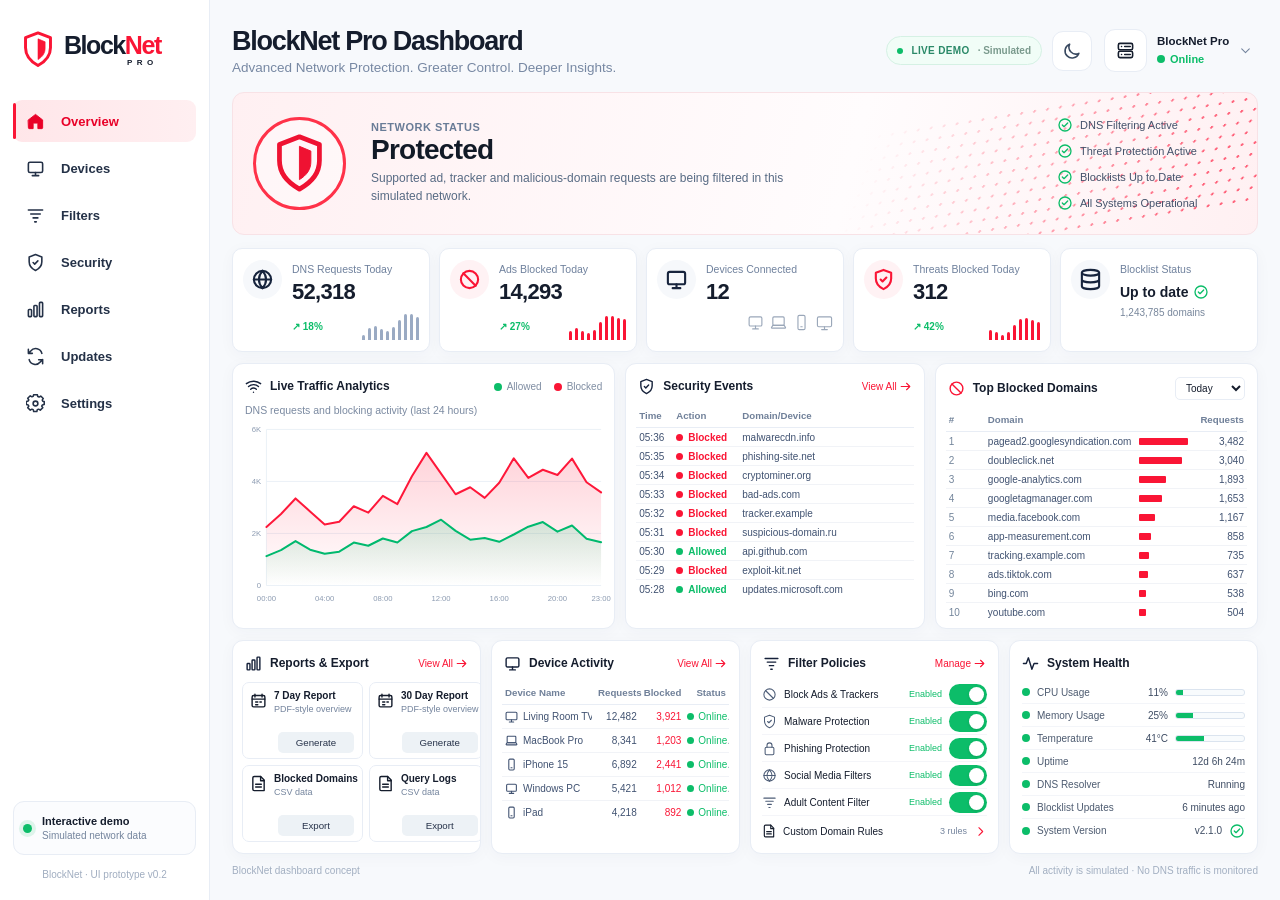
==== commit bbcd2ec6: "Brand BlockNet demo with original artwork and Cloudflare Pages instructions" ====
--- a/index.html
+++ b/index.html
@@ -6,7 +6,7 @@
   <meta name="theme-color" content="#ffffff">
   <meta name="description" content="BlockNet Mini, Lite, Home and Pro responsive dashboard — interactive simulated demo.">
   <title>BlockNet | Interactive Dashboard Demo</title>
-  <link rel="icon" href="favicon.svg" type="image/svg+xml">
+  <link rel="icon" href="assets/brand/blocknet-icon.png" type="image/png" sizes="64x64">
   <link rel="stylesheet" href="styles.css">
 </head>
 <body data-model="pro">
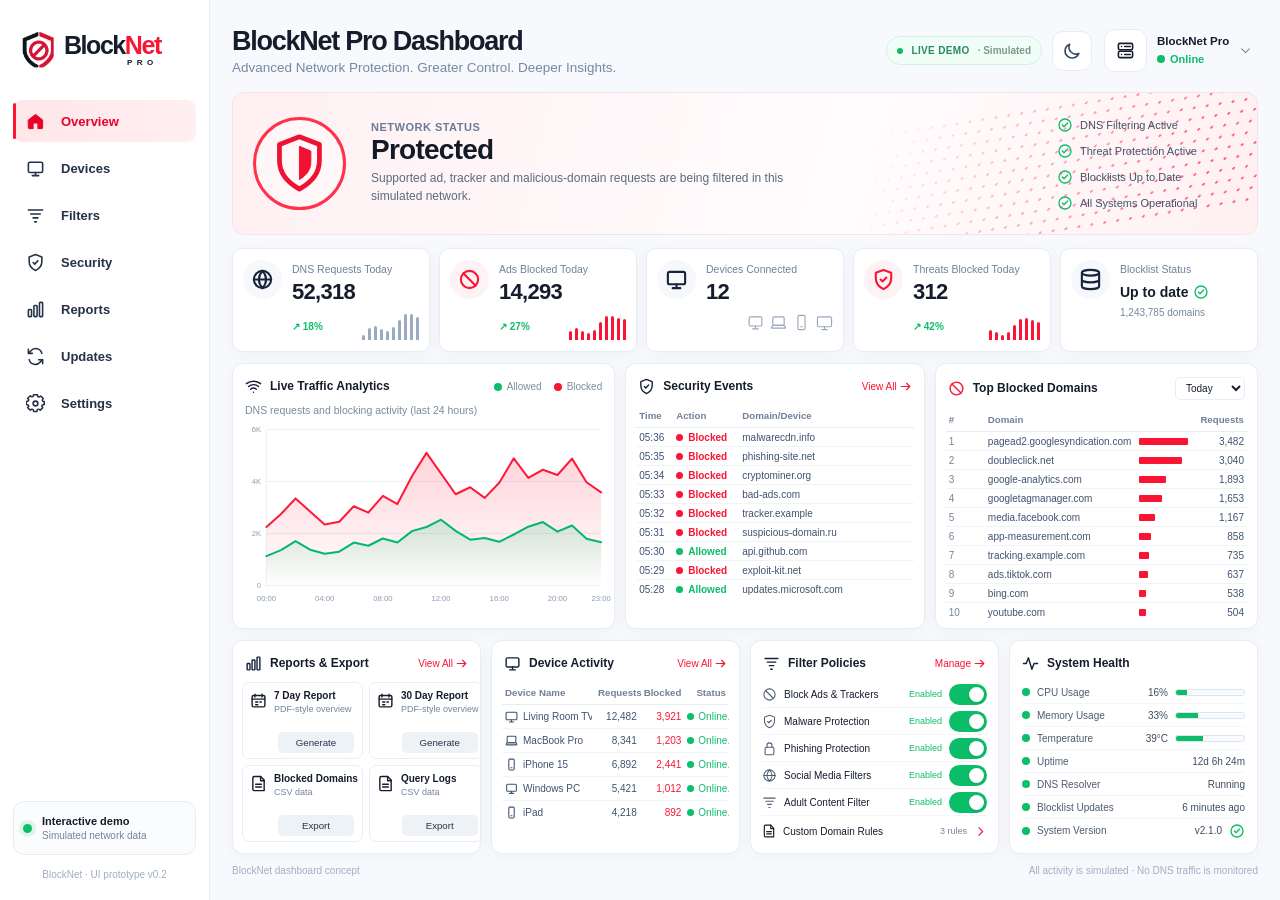
==== commit 71a228f1: "Use official BlockNet shield in dashboard header and link hosted demo" ====
--- a/index.html
+++ b/index.html
@@ -55,7 +55,7 @@
 <div class="app-shell" id="app-shell">
   <aside class="sidebar" aria-label="Main navigation">
     <div class="brand sidebar-brand">
-      <svg class="brand-shield" viewBox="0 0 64 64" aria-hidden="true"><use href="#i-shield-half"></use></svg>
+      <img class="brand-shield" src="assets/brand/blocknet-icon.png" alt="" aria-hidden="true">
       <div class="brand-wordmark"><span>Block<span class="brand-red">Net</span></span><small data-model-wordmark>PRO</small></div>
     </div>
     <nav class="sidebar-nav" id="sidebar-nav">
@@ -75,7 +75,7 @@
 
   <main class="main-content">
     <header class="mobile-header">
-      <div class="brand"><svg class="brand-shield" viewBox="0 0 64 64" aria-hidden="true"><use href="#i-shield-half"/></svg><div class="brand-wordmark"><span>Block<span class="brand-red">Net</span></span><small data-model-wordmark>PRO</small></div></div>
+      <div class="brand"><img class="brand-shield" src="assets/brand/blocknet-icon.png" alt="" aria-hidden="true"><div class="brand-wordmark"><span>Block<span class="brand-red">Net</span></span><small data-model-wordmark>PRO</small></div></div>
       <span class="mobile-demo-label"><span class="demo-pulse"></span> DEMO DATA</span><button class="icon-button" aria-label="Open settings" data-page="settings"><svg class="ico"><use href="#i-settings"/></svg></button>
     </header>
     <div class="content-header">
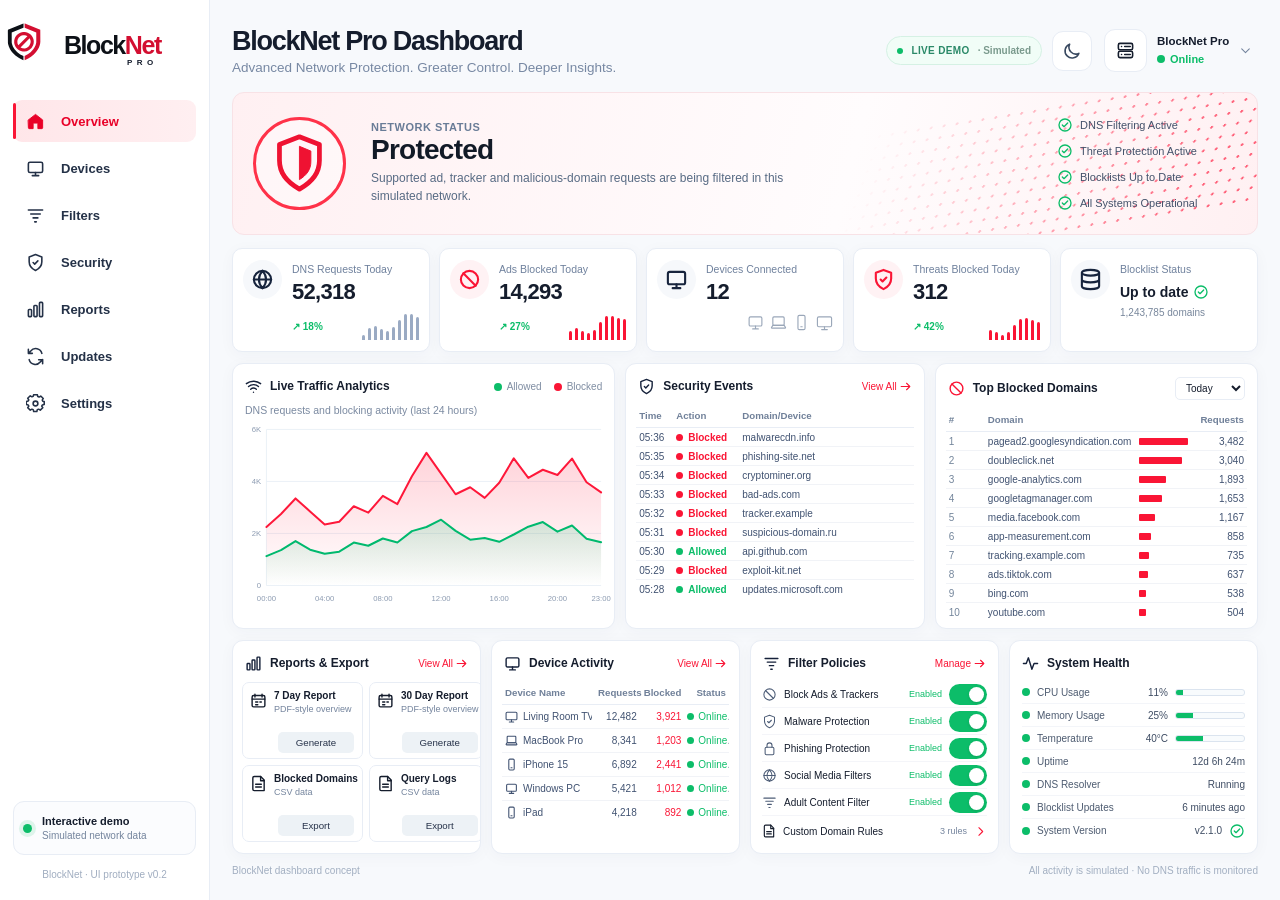
==== commit d2d7aad4: "Fix sharp BlockNet brand shield and make header logo navigate home" ====
--- a/index.html
+++ b/index.html
@@ -19,6 +19,11 @@
   <symbol id="i-filter" viewBox="0 0 24 24"><path d="M3 5h18M6 10h12m-9 5h6m-4 5h2"/></symbol>
   <symbol id="i-shield" viewBox="0 0 24 24"><path d="m12 2 8 3v6c0 5.1-3 8.7-8 11-5-2.3-8-5.9-8-11V5z"/><path d="m9 12 2 2 4-4"/></symbol>
   <symbol id="i-shield-half" viewBox="0 0 64 64"><path d="M32 4 53 12v17c0 14-8.6 23.2-21 30C19.6 52.2 11 43 11 29V12z" fill="none" stroke="currentColor" stroke-width="5" stroke-linejoin="round"/><path d="M32 14 44 19v11c0 8.6-4.5 14.4-12 19V14Z" fill="currentColor"/></symbol>
+  <!-- Official BlockNet-style blocked shield, traced from the original high-resolution artwork. -->
+  <symbol id="i-brand-blocknet" viewBox="180 100 453 505">
+    <path fill="currentColor" d="M397,116 L197,197 L196,219 L197,367 L200,385 L209,415 L225,449 L239,471 L255,491 L294,529 L341,562 L396,591 L398,590 L398,538 L356,516 L315,485 L283,450 L261,413 L250,382 L246,362 L246,231 L397,170 L399,168 L399,118Z"/>
+    <path fill="#d30f31" d="M478,308 L488,329 L491,344 L491,359 L484,386 L469,409 L460,418 L444,429 L429,435 L414,438 L385,436 L360,425Z M447,277 L449,280 L332,396 L324,382 L321,372 L319,343 L325,320 L338,298 L350,286 L366,275 L391,267 L419,267Z M393,226 L365,232 L339,244 L321,257 L310,268 L293,292 L285,310 L279,333 L278,364 L282,385 L294,414 L308,434 L324,450 L341,462 L366,473 L388,478 L413,479 L440,474 L466,463 L480,454 L503,432 L523,399 L530,375 L532,347 L528,320 L519,296 L505,274 L491,259 L471,244 L445,232 L417,226Z M417,116 L413,117 L414,170 L564,231 L564,362 L555,396 L542,424 L528,446 L511,467 L490,488 L459,512 L413,538 L414,591 L460,568 L496,545 L532,516 L561,486 L582,457 L599,425 L609,399 L614,379 L617,353 L616,197Z"/>
+  </symbol>
   <symbol id="i-chart" viewBox="0 0 24 24"><rect x="3" y="12" width="4" height="9" rx="1"/><rect x="10" y="7" width="4" height="14" rx="1"/><rect x="17" y="3" width="4" height="18" rx="1"/></symbol>
   <symbol id="i-refresh" viewBox="0 0 24 24"><path d="M20 8a8 8 0 0 0-14-3L3 8m0-5v5h5M4 16a8 8 0 0 0 14 3l3-3m0 5v-5h-5"/></symbol>
   <symbol id="i-settings" viewBox="0 0 24 24"><path d="M9.7 2h4.6l.6 2.4 1.6.7 2.1-1.3 3.2 3.2-1.3 2.1.7 1.6L23 11v4l-2.4.6-.7 1.6 1.3 2.1-3.2 3.2-2.1-1.3-1.6.7-.6 2.4H9.7l-.6-2.4-1.6-.7-2.1 1.3-3.2-3.2 1.3-2.1-.7-1.6L.4 15v-4l2.4-.6.7-1.6-1.3-2.1 3.2-3.2 2.1 1.3 1.6-.7z" transform="translate(0 -1) scale(1 .95)"/><circle cx="12" cy="12" r="3"/></symbol>
@@ -54,10 +59,10 @@
 
 <div class="app-shell" id="app-shell">
   <aside class="sidebar" aria-label="Main navigation">
-    <div class="brand sidebar-brand">
-      <img class="brand-shield" src="assets/brand/blocknet-icon.png" alt="" aria-hidden="true">
+    <button type="button" class="brand sidebar-brand brand-home" data-page="overview" aria-label="BlockNet — return to Overview">
+      <svg class="brand-shield" viewBox="180 100 453 505" aria-hidden="true"><use href="#i-brand-blocknet"/></svg>
       <div class="brand-wordmark"><span>Block<span class="brand-red">Net</span></span><small data-model-wordmark>PRO</small></div>
-    </div>
+    </button>
     <nav class="sidebar-nav" id="sidebar-nav">
       <button class="nav-btn active" data-page="overview"><svg class="ico fill-ico"><use href="#i-home"/></svg><span>Overview</span></button>
       <button class="nav-btn" data-page="devices"><svg class="ico"><use href="#i-monitor"/></svg><span>Devices</span></button>
@@ -75,7 +80,7 @@
 
   <main class="main-content">
     <header class="mobile-header">
-      <div class="brand"><img class="brand-shield" src="assets/brand/blocknet-icon.png" alt="" aria-hidden="true"><div class="brand-wordmark"><span>Block<span class="brand-red">Net</span></span><small data-model-wordmark>PRO</small></div></div>
+      <button type="button" class="brand brand-home" data-page="overview" aria-label="BlockNet — return to Overview"><svg class="brand-shield" viewBox="180 100 453 505" aria-hidden="true"><use href="#i-brand-blocknet"/></svg><div class="brand-wordmark"><span>Block<span class="brand-red">Net</span></span><small data-model-wordmark>PRO</small></div></button>
       <span class="mobile-demo-label"><span class="demo-pulse"></span> DEMO DATA</span><button class="icon-button" aria-label="Open settings" data-page="settings"><svg class="ico"><use href="#i-settings"/></svg></button>
     </header>
     <div class="content-header">
--- a/styles.css
+++ b/styles.css
@@ -66,3 +66,12 @@
  body.basic-mode .mobile-shortcuts{display:grid;grid-template-columns:minmax(0,1fr)}
 }
 @media(max-width:390px){.basic-domain-row{grid-template-columns:minmax(0,1fr) 62px 56px;gap:6px}}
+
+
+/* Official BlockNet header branding: lossless vector shield, no clipping or raster scaling. */
+.brand-home{appearance:none;background:transparent;border:0;font:inherit;text-align:left;cursor:pointer;color:inherit}
+.brand-home:focus-visible{outline:2px solid var(--accent);outline-offset:3px;border-radius:8px}
+.brand-home .brand-shield{display:block;overflow:visible;color:#0d1117;stroke:none;flex-shrink:0}
+.brand-home .brand-wordmark{color:#0d1117}
+.brand-home .brand-red{color:#d30f31}
+body.dark .brand-home .brand-shield,body.dark .brand-home .brand-wordmark{color:#f5f7fa}
